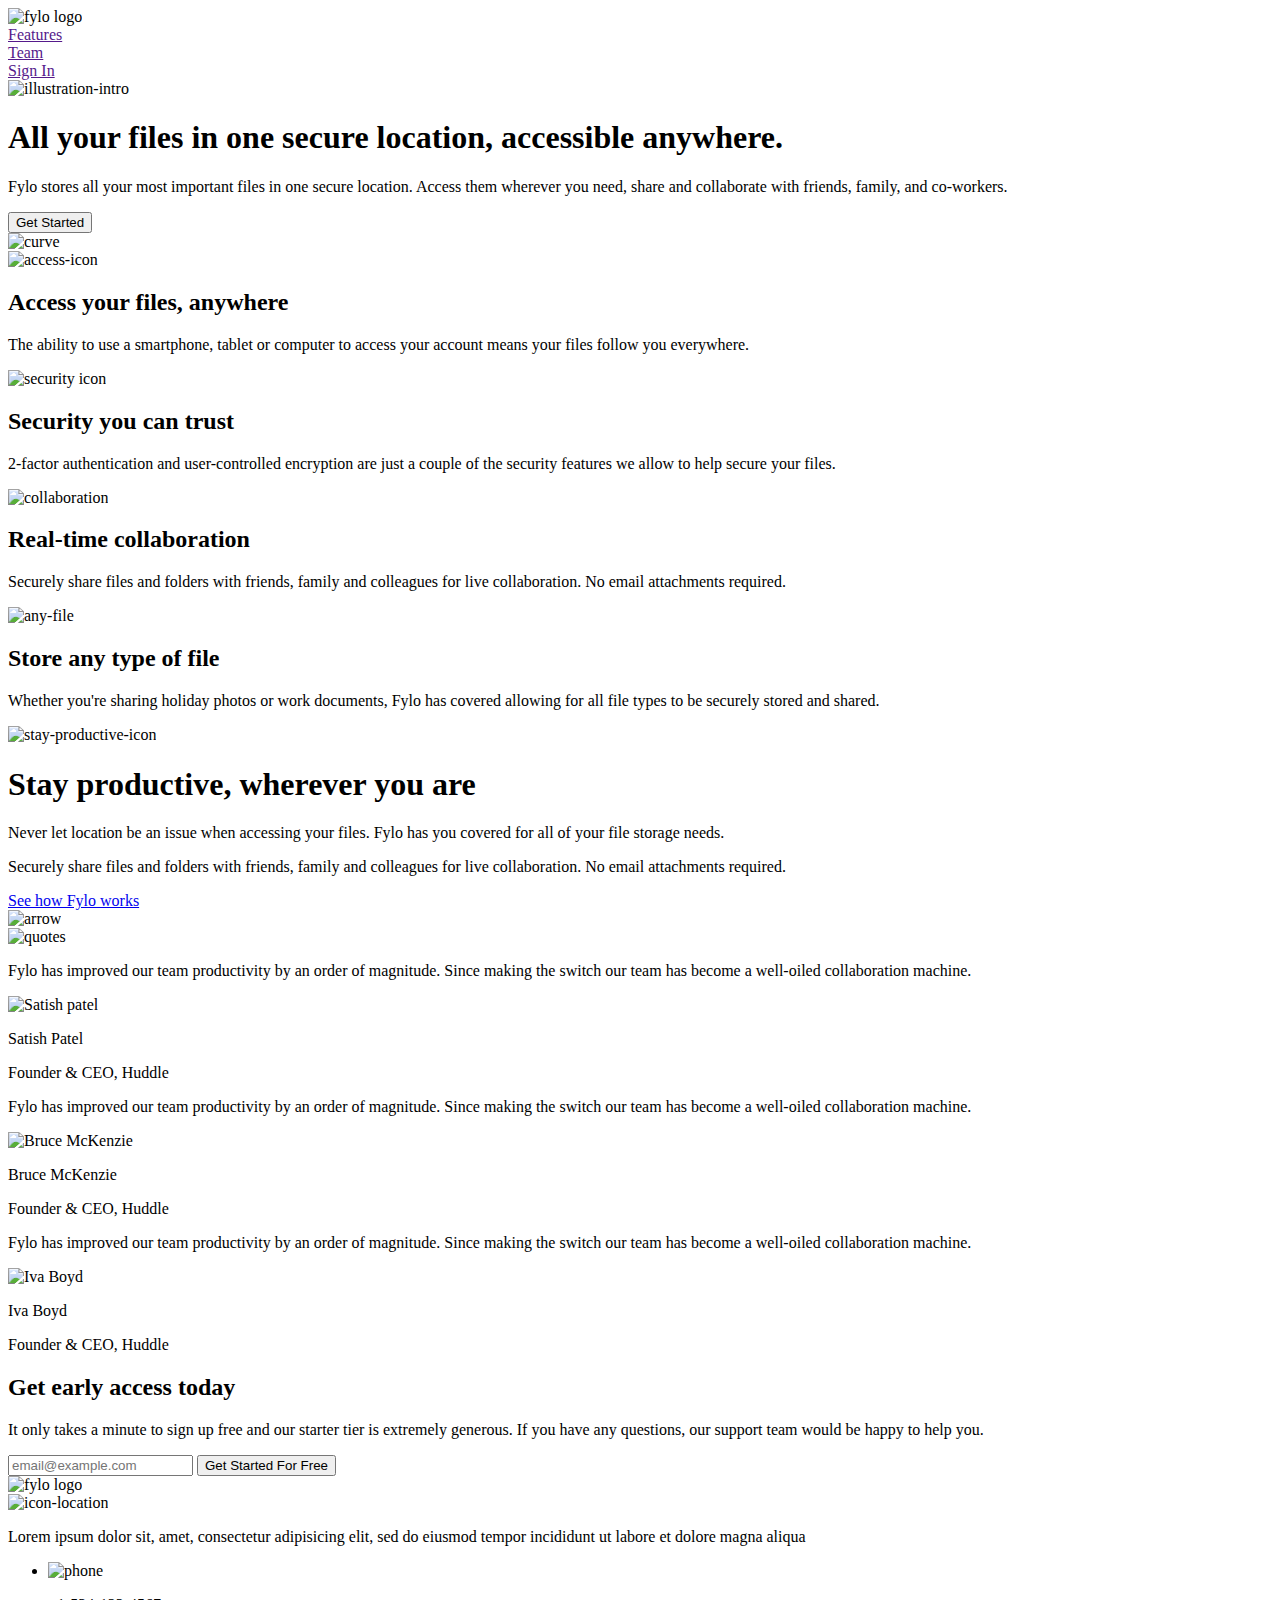
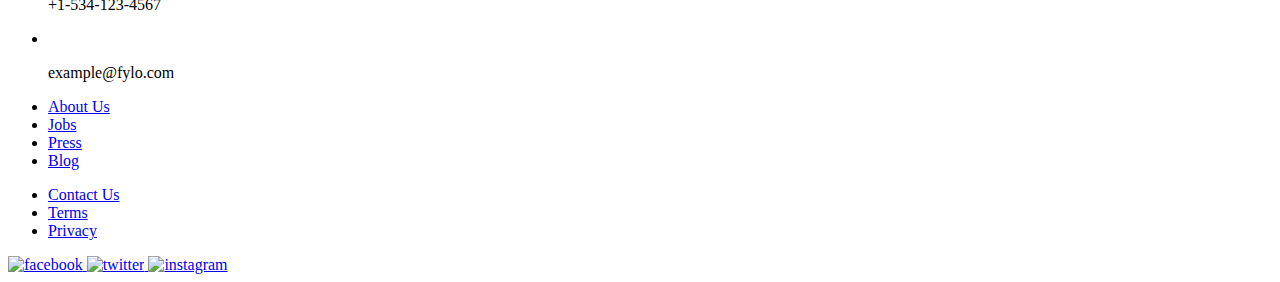
==== fylotheme.html @ b5c776c6 "Add files via upload" ====
<!DOCTYPE html>
<html lang="en">

<html>
    <head>
        <meta charset="UTF-8">
        <meta http-equiv="X-UA-Compatible" content="IE=edge">
        <meta name="viewport" content="width=device-width, initial-scale=1.0">

        <link rel="preconnect" href="https://fonts.googleapis.com">
        <link rel="preconnect" href="https://fonts.gstatic.com" crossorigin>
        <link href="https://fonts.googleapis.com/css2?family=Barlow+Condensed:wght@100&family=Big+Shoulders+Display:wght@100;300&family=Karla:wght@300&family=Open+Sans:wght@300&family=Raleway:wght@100;200;500&display=swap" rel="stylesheet">

        <title>Capstone-project</title>
        <link rel="shortcut icon" href="C:\Users\ASUS\Pictures\favicon-32x32.png" type="image/png">
        <link rel="stylesheet" href="capstine-project.css">
    </head>

    <body>
        <div id="page">
            <div class="intro-page">

                <img class="logo" src="C:\Users\ASUS\Pictures\logo.svg" alt="fylo logo" />
        
                <div class="nav">
                    <div class="item"> <a href="">Features</a> </div>
                    <div class="item"> <a href="">Team</a> </div>
                    <div class="item"> <a href="">Sign In</a> </div>
                </div>
        
                <img class="intro-image" src="C:\Users\ASUS\Pictures\illustration-intro.png" alt="illustration-intro">
            
                <div class="intro">
        
                    <h1>
                        All your files in one secure location, accessible anywhere.
                    </h1>
        
                    <p>Fylo stores all your most important files in one secure location.
                    Access them wherever you need, share and collaborate with friends,
                    family, and co-workers.
                    </p>
        
                    <button>Get Started</button>
        
                </div>
        
            </div>
            
            <div>
                <img class="background-image" 
                
                src="C:\Users\ASUS\Pictures\bg-curvy-desktop.svg"  alt="curve"

                style="width: 100%;">
            </div>

            <section class="points">

               
                
                <article>
                    <img src="C:\Users\ASUS\Pictures\icon-access-anywhere.svg" alt="access-icon">
        
                    <h2>Access your files, anywhere</h2>
                    <p>
                        The ability to use a smartphone, tablet or computer to access your ​account means your files follow you everywhere.
                    </p>
                </article>
        
                <article>
                    <img src="C:\Users\ASUS\Pictures\icon-security.svg" alt="security icon">
        
                    <h2>Security you can trust</h2>
                    <p>
                        2-factor authentication and user-controlled encryption are just a couple of the security features we allow to help secure your files.
                    </p>
                </article>
        
                <article>
                    <img src="C:\Users\ASUS\Pictures\icon-collaboration.svg" alt="collaboration">
        
                    <h2>Real-time collaboration​</h2>
                    <p>
                        Securely share files and folders with friends, family and colleagues​ for live collaboration. No email attachments required.
                    </p>
                </article>
        
                <article>
                    <img src="C:\Users\ASUS\Pictures\icon-any-file.svg" alt="any-file">
        
                    <h2>Store any type of file</h2>
                    <p>
                        Whether you're sharing holiday photos or work documents, Fylo has covered allowing for all file types to be securely stored and shared.
                    </p>
                </article>
        
            </section>
        
            <section class="section-three">
                <img src="C:\Users\ASUS\Pictures\illustration-stay-productive.png" alt="stay-productive-icon">
        
                <div class="productive-text">
                    <h1>Stay productive, wherever you are</h1>
                    <p>
                        Never let location be an issue when accessing your files. Fylo has you covered for all of your file storage needs.
                    </p>
                    <p>
                        Securely share files and folders with friends, family and colleagues for live collaboration. No email attachments required.
                    </p>
        
                    <div class="arrows">
                        <div class="arrow">
                            <a href="#" id="link" target="_blank" rel="noopener noreferrer">See how Fylo works</a>
                        </div>
                    
                        <div class="arrow">
                            <img id="arr" src="C:\Users\ASUS\Pictures\icon-arrow.svg" alt="arrow"> 
                        </div>  
                    </div> 
                </div>
        
            </section>
        
            <section class="section-four">
        
                <article>
                    <img class = "quote" src="C:\Users\ASUS\Pictures\bg-quotes.png" alt="quotes">
        
                    <p class="text">
                        Fylo has improved our team productivity by an order of magnitude. Since making the switch our team has become a well-oiled collaboration machine.
                    </p>
        
                    <img class = "image" src="C:\Users\ASUS\Pictures\profile-1.jpg" alt="Satish patel">
        
                    <p class="person">Satish Patel</p>
        
                    <p class="role">Founder & CEO, Huddle</p>
                </article>
        
                <article>
                    <p class="text">
                        Fylo has improved our team productivity by an order of magnitude. Since making the switch our team has become a well-oiled collaboration machine.
                    </p>
        
                    <img class = "image" src="C:\Users\ASUS\Pictures\profile-2.jpg" alt="Bruce McKenzie​">
        
                    <p class="person">Bruce McKenzie​</p>
        
                    <p class="role">Founder & CEO, Huddle</p>
                </article>
        
                <article>
                    <p class="text">
                        Fylo has improved our team productivity by an order of magnitude. Since making the switch our team has become a well-oiled collaboration machine.
                    </p>
        
                    <img class = "image" src="C:\Users\ASUS\Pictures\profile-3.jpg" alt="Iva Boyd​">
        
                    <p class="person">Iva Boyd</p>
        
                    <p class="role">Founder & CEO, Huddle</p>
                </article>
        
            </section>
        
            <section class="start">
                <h2>Get early access today</h2>
                <p>
                    It only takes a minute to sign up free and our starter tier is extremely generous. If you have any questions, our support team would be happy to help you.
                </p>
        
                <form>
                    <input type="text" id="email" placeholder="​email@example.com​">

                    <button type="submit" id="button">
                        Get Started For Free​
                    </button>
                </form>
            </section>
        
            <footer>
                <img class="logo" src="C:\Users\ASUS\Pictures\logo.svg" alt="fylo logo" />
        
                <section>
                    <article class="one">
                        <img src="C:\Users\ASUS\Pictures\icon-location.svg" alt="icon-location">
        
                        <p>
                            Lorem ipsum dolor sit, amet, consectetur adipisicing elit, sed do eiusmod tempor incididunt ut labore et dolore magna aliqua
                        </p>
                    </article>
        
                    <article class="two">
                        <ul>
                            <li>
                                <img src="C:\Users\ASUS\Pictures\icon-phone.svg" alt="phone">
                                <p>+1-534-123-4567
                                </p>
                            </li>
                            <li>
                                <img src="C:\Users\ASUS\Pictures\icon-email.svg" alt="">
                                <p>example@fylo.com​</p>
                            </li>
                        </ul>
                    </article>
                        
                    <article class="three">
                        <ul>
                            <li>
                                <a href="#">About Us</a>
                            </li>
                            <li>
                                <a href="#">Jobs</a>
                            </li>   
                            <li>
                                <a href="#">Press</a>
                            </li>  
                            <li>
                                <a href="#">Blog</a>
                            </li>
                        </ul>
                    </article>
        
                    <article class="four">
                        <ul>
                            <li>
                                <a href="#">Contact Us</a>
                            </li>
                            <li>
                                <a href="#">Terms</a>
                            </li>   
                            <li>
                                <a href="#">Privacy</a>
                            </li> 
                        </ul>
                    </article>
        
                    <article class="five">
                        <a href="#">
                            <img class = "social" src="C:\Users\ASUS\Pictures\facebook-logo-2019.webp" alt="facebook​">
                        </a>
                        <a href="#">
                            <img class = "social" src="C:\Users\ASUS\Pictures\twitter-images.webp" alt="twitter​">
                        </a>
                        <a href="#">
                            <img class = "social" src="C:\Users\ASUS\Pictures\instagram-image.webp" alt="instagram​">
                        </a>
                    </article>
        
                </section>
        
            </footer>        
        </div>
    </body>
</html>
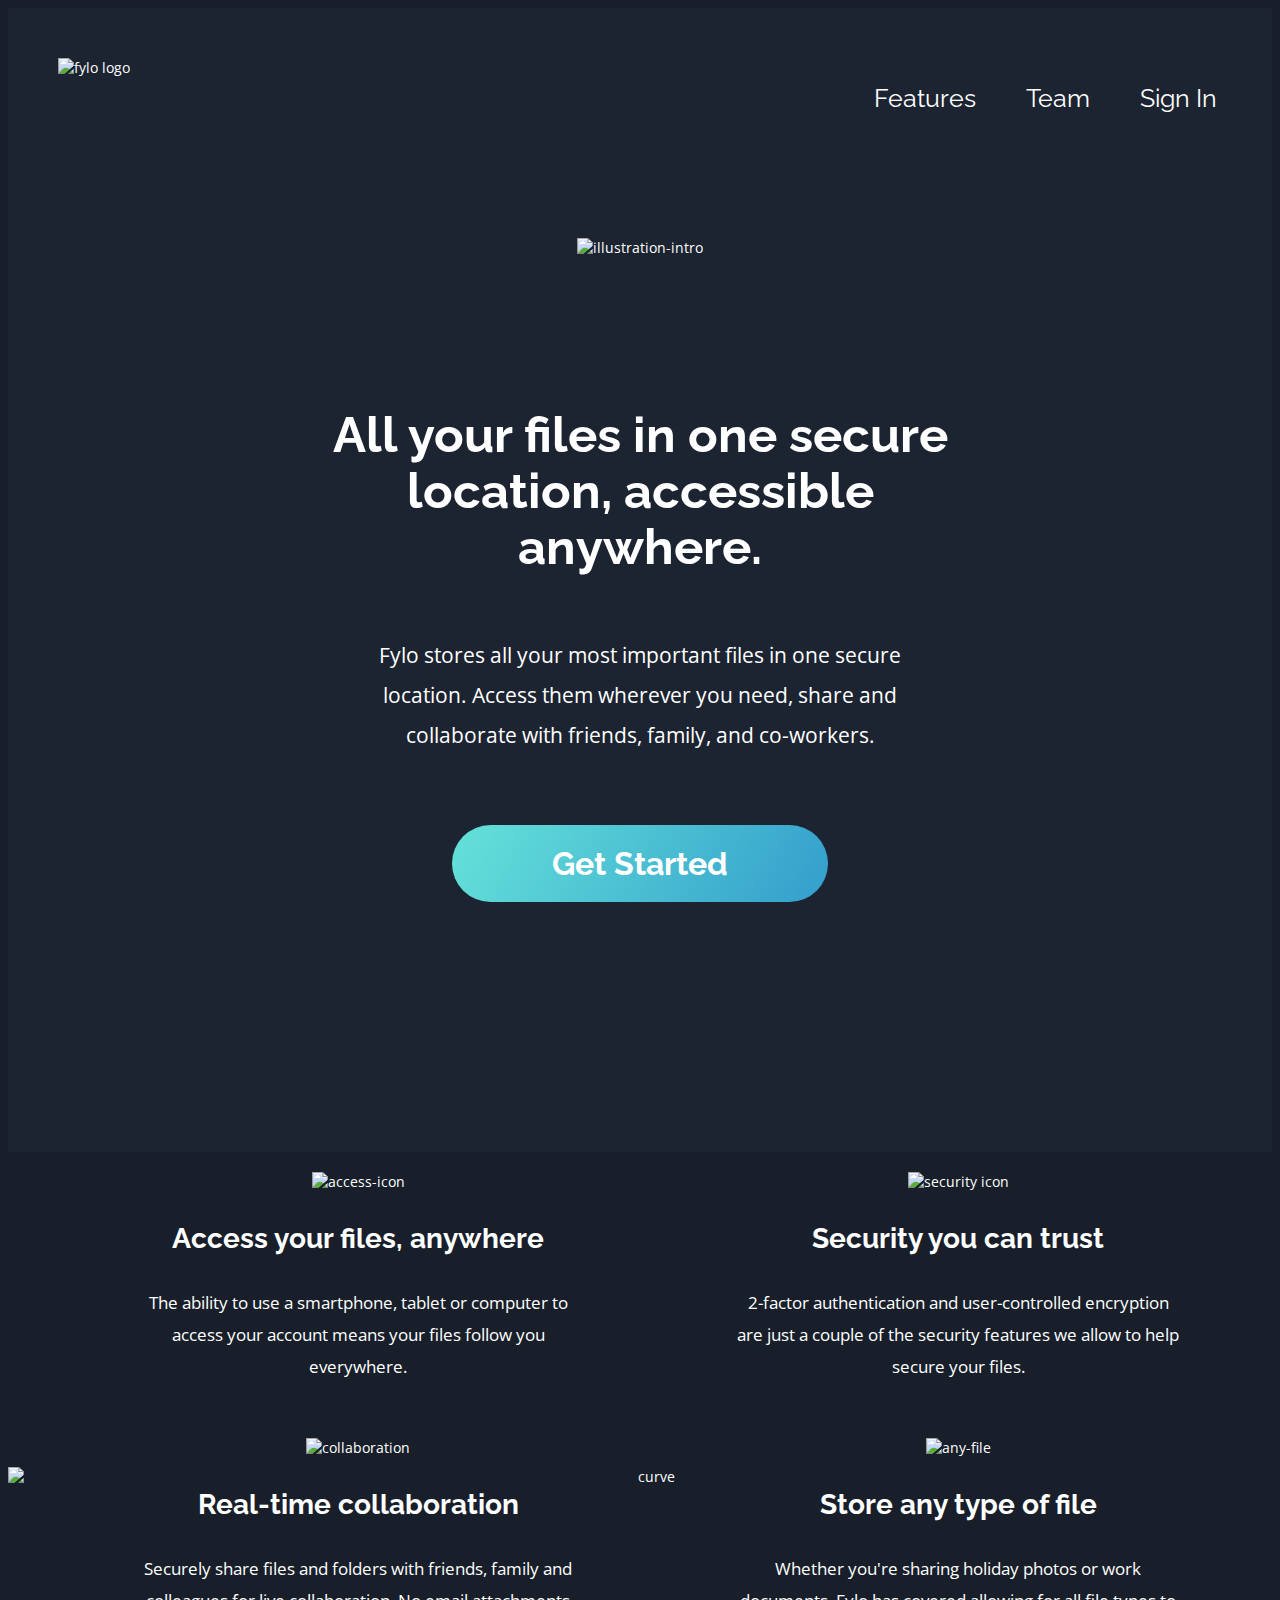
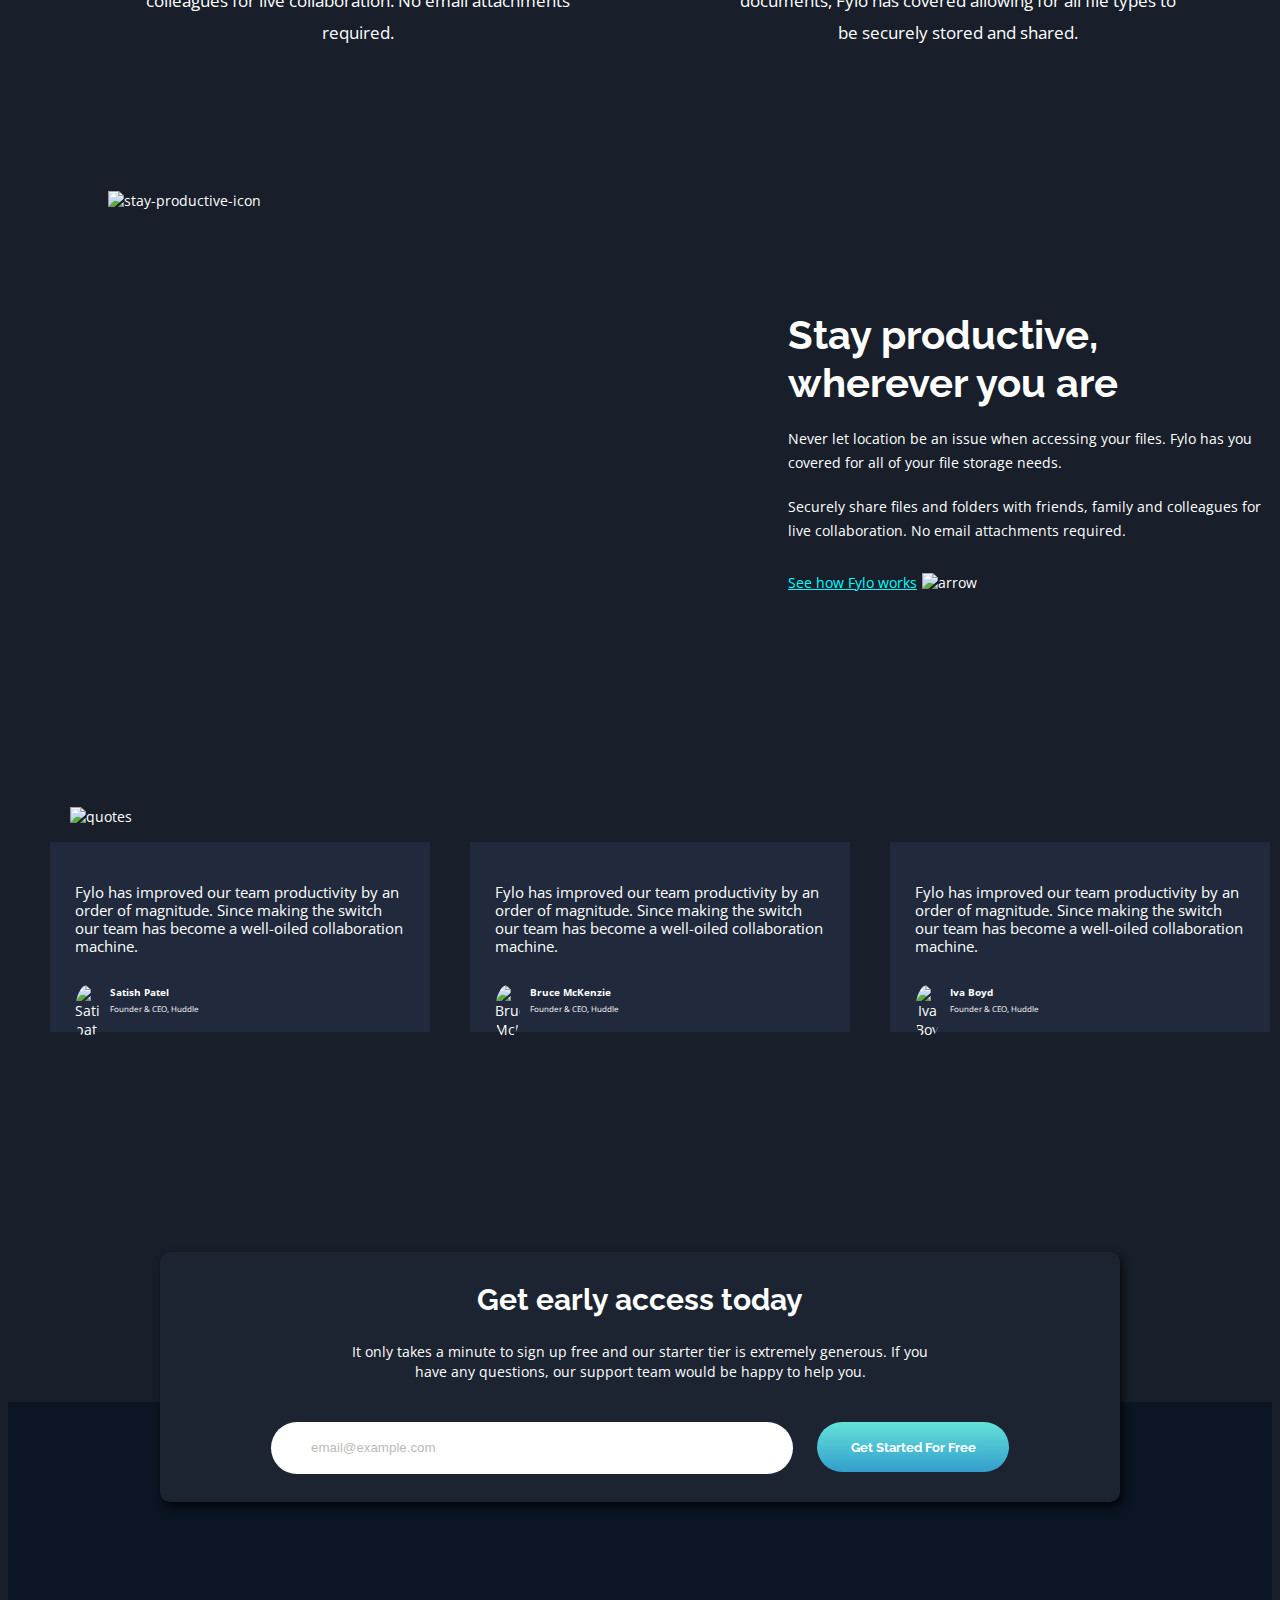
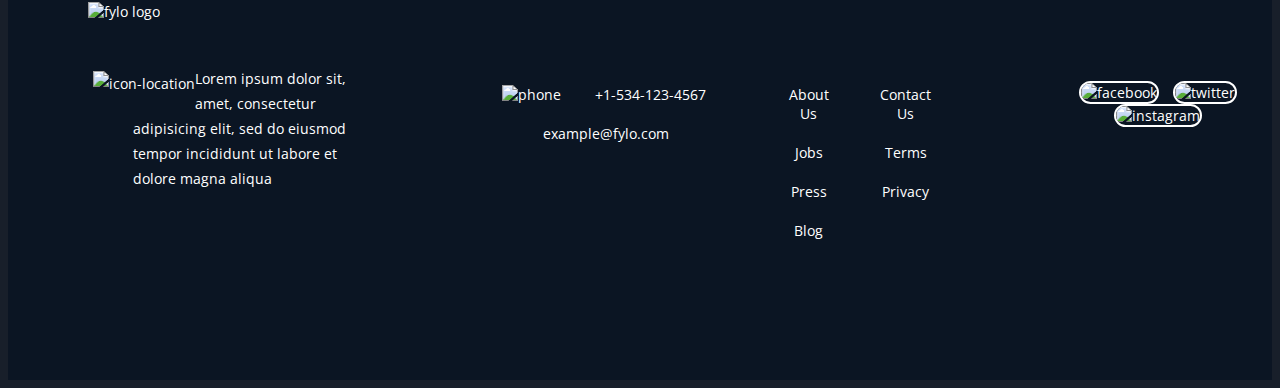
==== commit 232ca96a: "Update fylotheme.html" ====
--- a/fylotheme.html
+++ b/fylotheme.html
@@ -13,7 +13,7 @@
 
         <title>Capstone-project</title>
         <link rel="shortcut icon" href="C:\Users\ASUS\Pictures\favicon-32x32.png" type="image/png">
-        <link rel="stylesheet" href="capstine-project.css">
+        <link rel="stylesheet" href="fylotheme.css">
     </head>
 
     <body>
@@ -253,4 +253,4 @@
             </footer>        
         </div>
     </body>
-</html>+</html>
--- a/fylotheme.css
+++ b/fylotheme.css
@@ -0,0 +1,305 @@
+body{
+    background:hsl(218, 28%, 13%) ;
+    color: white;
+    font-family: "Open Sans", sans-serif;
+    font-size: 14px;
+    text-align: center;
+}
+.background-image{
+    width: 100%;
+    height: 103%;
+    color: hsl(0, 0%, 100%);
+    background-image: url(C:\Users\ASUS\Pictures\bg-curvy-desktop.svg);
+    background-repeat: no-repeat;
+    position: absolute;
+    z-index: 1;
+    left: 8px;
+    top: 163%;
+}
+.nav{
+    display: flex;
+    flex-direction: row;
+    justify-content: flex-end;
+    margin-right: 30px;
+    font-family: "Raleway",sans-serif;
+}
+.item{
+    padding-top: 50px;
+    margin: 25px;
+    font-size: 25px;
+}
+.item a{
+    color: white;
+    text-decoration: none;
+}
+.logo{
+    padding: 50px;
+    float: left;
+}
+.intro-image{
+    margin-top: 100px;
+}
+.intro-page{
+   background: hsl(217, 28%, 15%); 
+}
+.intro{
+    position: relative;
+    z-index: 2;
+}
+.intro h1{
+    margin: 60px auto; 
+    margin-top: 150px;
+    font-size: 3.5em;
+    line-height: 3.5rem;
+    width:700px;
+    font-family: "Raleway",sans-serif;
+}
+.intro-page p{
+    margin: 30px auto; 
+    font-size: 1.5em;
+    line-height: 2.5rem;
+    width:600px;
+}
+.nav .item a:hover{
+    text-decoration: underline;
+    color: rgb(12, 175, 250);
+}
+.intro button{
+    margin-top: 40px;
+    padding: 20px 100px;
+    color:white;
+    background: linear-gradient(120deg,hsl(176,68%,64%),hsl(198,60%,50%));
+    border-radius: 50px;
+    border: none;
+    font-family: "Raleway",sans-serif;
+    font-weight: 700;
+    font-size:xx-large;
+    cursor: pointer;
+    margin-bottom: 250px;
+}
+.intro button:hover{
+    background: rgb(3, 255, 238);
+}
+.points{
+    display: grid;
+    grid-template-columns: 600px 600px;
+}
+.points article{
+    margin: 20px auto;
+}
+.points article h2{
+    font-family: "Raleway",sans-serif ; 
+    margin: 20px auto; 
+    font-size: 2.0em;
+    line-height: 3.5rem;
+    width:700px;
+}
+.points article p{
+    margin: 15px auto; 
+    font-size: 1.2em;
+    line-height: 2.0rem;
+    width:450px;
+}
+.section-three img {
+    margin: 80px 20px 50px 100px;
+    float: left;
+}
+.productive-text{
+    margin-left: 780px;
+    margin-right: 150px;
+}
+.productive-text h1 {
+    padding-top: 200px;
+    line-height: 3rem;
+    font-size: 40px;
+    margin-bottom: 10px;
+    font-family: "Raleway", sans-serif;
+    text-align: left;
+}
+.productive-text p {
+    margin-top: 20px;
+    line-height: 1.5rem;
+    margin-bottom: 10px;
+    text-align: left;
+    width: 480px;
+}
+.productive-text a {
+    color:cyan;
+    float: left;
+}
+.productive-text #link:hover {
+    color:white;
+}
+.arrows{
+    display: flex;
+    margin-top: 30px;
+}
+#arr{
+    margin-top: 0px;
+    margin-left: 5px;
+}
+.section-four{
+    clear: both;
+    margin-top: 200px;
+    display: flex;
+    justify-content: center;
+    margin-bottom: 120px;
+}
+.section-four article {
+    padding: 25px;
+    padding-top: 40px;
+    padding-bottom:30px;
+    width: 330px;
+    height: 120px;
+    background: hsl(219,30%,18%);
+    margin-left: 40px;
+}
+.section-four .text {
+    margin-top: 1px;
+    margin-bottom: 30px;
+    line-height: 18px;
+    width: px;
+    font-size: 15px;
+    text-align: left;
+}
+.section-four .person {
+    margin-left: 35px;
+    margin-bottom: 1px;
+    font-size: 10px;
+    font-weight: 700;
+    text-align: left;
+}
+.section-four .role {
+    font-size: 8px;
+    margin-top: 4px;
+    margin-left: 35px;
+    text-align: left;
+}
+.section-four .image {
+    width: 25px;
+    border-radius: 50%;
+    float: left;
+}
+.quote{
+    position: absolute;
+    transform: translate(-170px, -75px);
+    z-index: -1;
+}
+.start{
+    background: hsl(217, 28%, 15%);
+    position: relative;
+    top: 100px;
+    z-index: 1;
+    height: 250px;
+    width: 10in;
+    text-align: center;
+    border-radius: 10px;
+    margin: auto;
+    box-shadow: 3px 5px 10px 0px rgba(0,0,0,0.75);
+}
+.start h2{
+    font-family: "Raleway","sans-serif";
+    font-size: 30px;
+    font-weight: bold;
+    padding-top: 30px;
+    margin-bottom: 25px;
+}
+.start p{
+    width: 600px;
+    margin: 0px auto;
+    margin-bottom: 30px;
+    line-height: 20px;
+}
+.start input{
+    /*padding: 15px 0 15px 300px;*/
+    width:50%;
+    height:50px;
+    border-radius: 50px;
+    border: none;
+    margin-top: 10px;
+    margin-right: 20px;
+    text-align: left;
+    padding-left: 40px;
+}
+.start input::placeholder{
+    opacity: 0.5; 
+}
+.start button{
+    border-radius: 50px;
+    width:20%;
+    height:50px;
+    /*padding: 15px 40px 15px 0;*/
+    border: none;
+    color: white;
+    background: linear-gradient( hsl(176,68%,64%),hsl(198,60%,50%));
+    font-family: "Raleway",sans-serif;
+    font-weight: bold;
+    cursor: pointer;
+}
+.start button:hover{
+    background: rgb(3, 255, 238);
+}
+footer{
+    background: hsl(216, 53%, 9%);
+    padding-top: 150px;
+    padding-bottom: 120px;
+}
+footer section{
+    display: flex;
+    clear: both;
+}
+ul{
+    list-style-type: none;
+    color: white;
+}
+footer img{
+    margin-left: 30px;
+}
+footer .one {
+    line-height: 25px;
+    width: 350px;
+    margin-left: 55px;
+    margin-right: 60px;
+}
+footer .one img {
+    float:left;
+}
+footer .one p{
+    margin-left: 70px;
+    margin-top: -5px;
+    text-align: left;
+}
+footer .two {
+    width: 350px;    
+}
+footer .two img {
+    float: left;
+}
+footer .two p {
+    margin-bottom: 20px;
+}
+footer .three, footer .four{
+    width: 110px;
+}
+footer a {
+    color: white;
+    text-decoration: none;
+}
+footer a:hover{
+    text-decoration: underline;
+    color: rgb(12, 175, 250);
+}
+footer li {
+    margin-bottom: 20px;
+}
+footer .five{
+    margin-top: 10px;
+    margin-left: 100px;
+}
+footer .five img  {
+    width: 30px;
+    height: auto;
+    margin-left: 10px;
+    border-radius: 50px;
+    border: 2px solid white;
+}